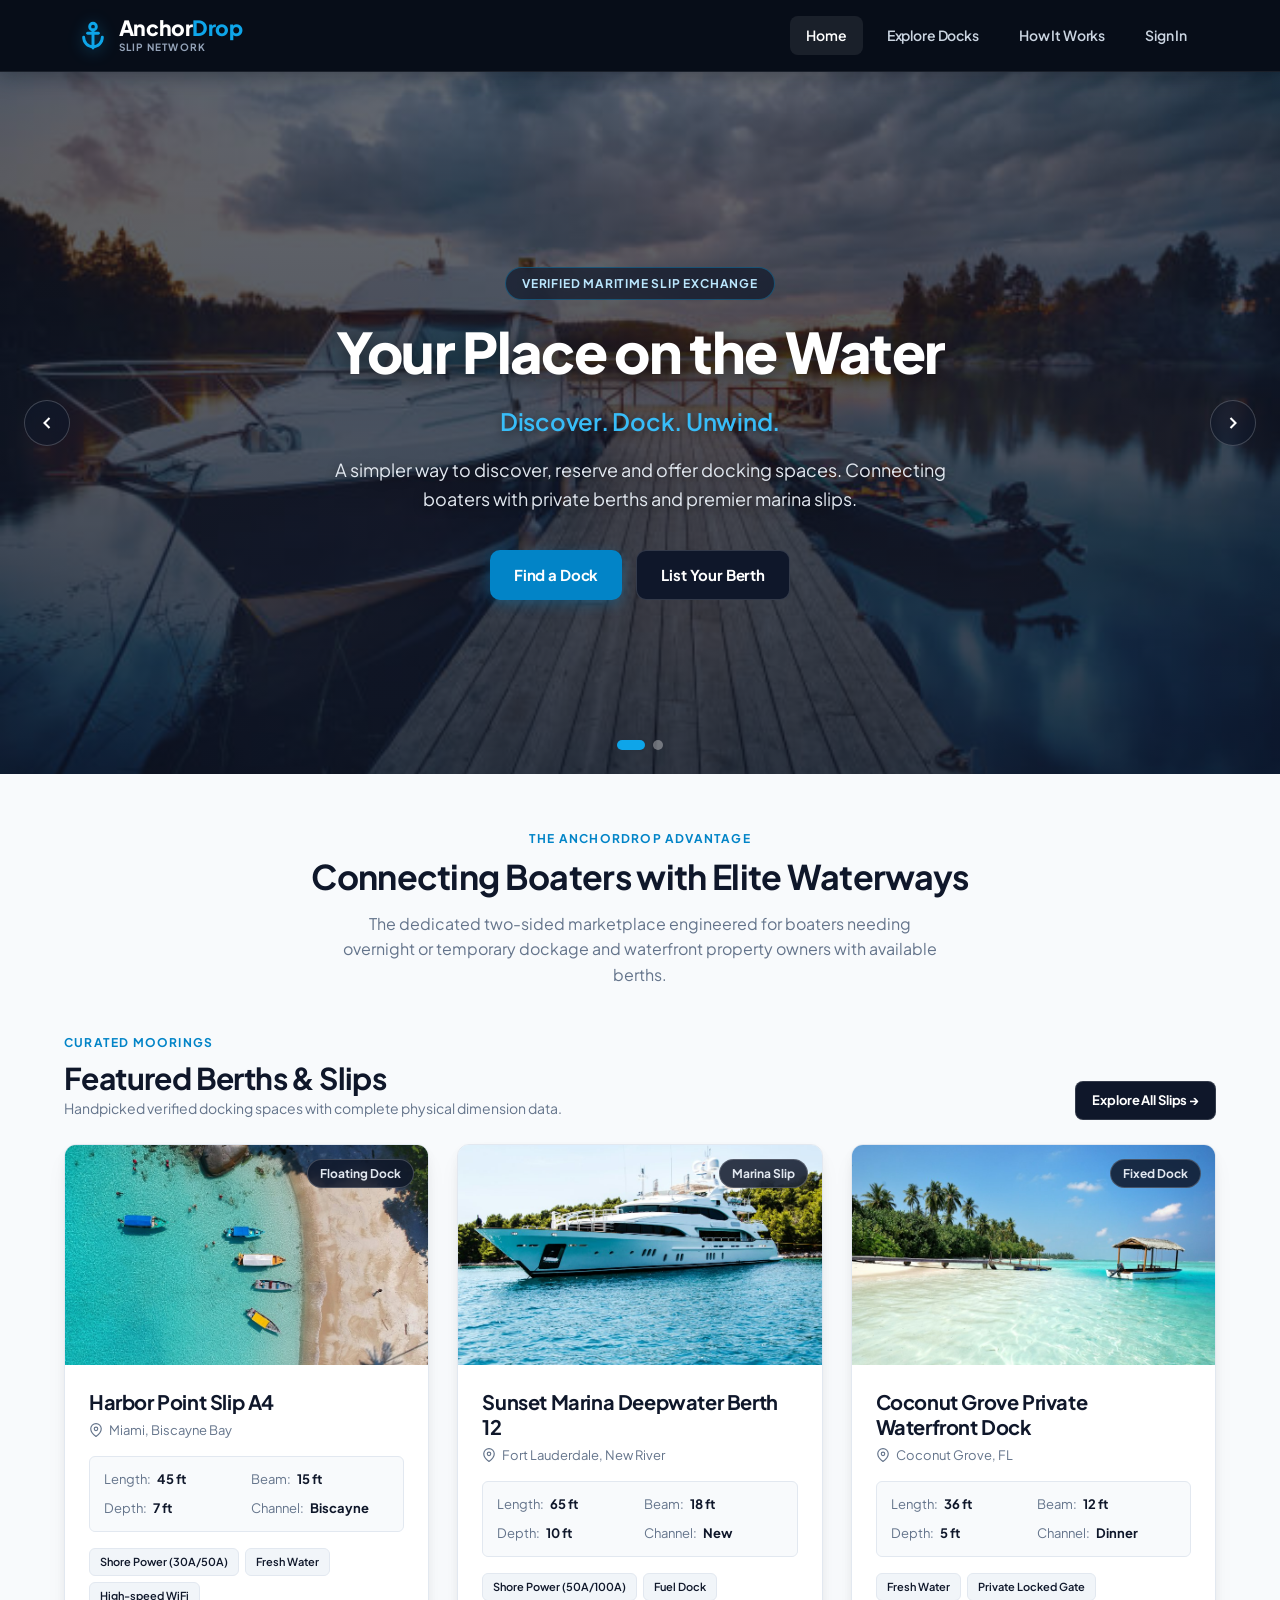
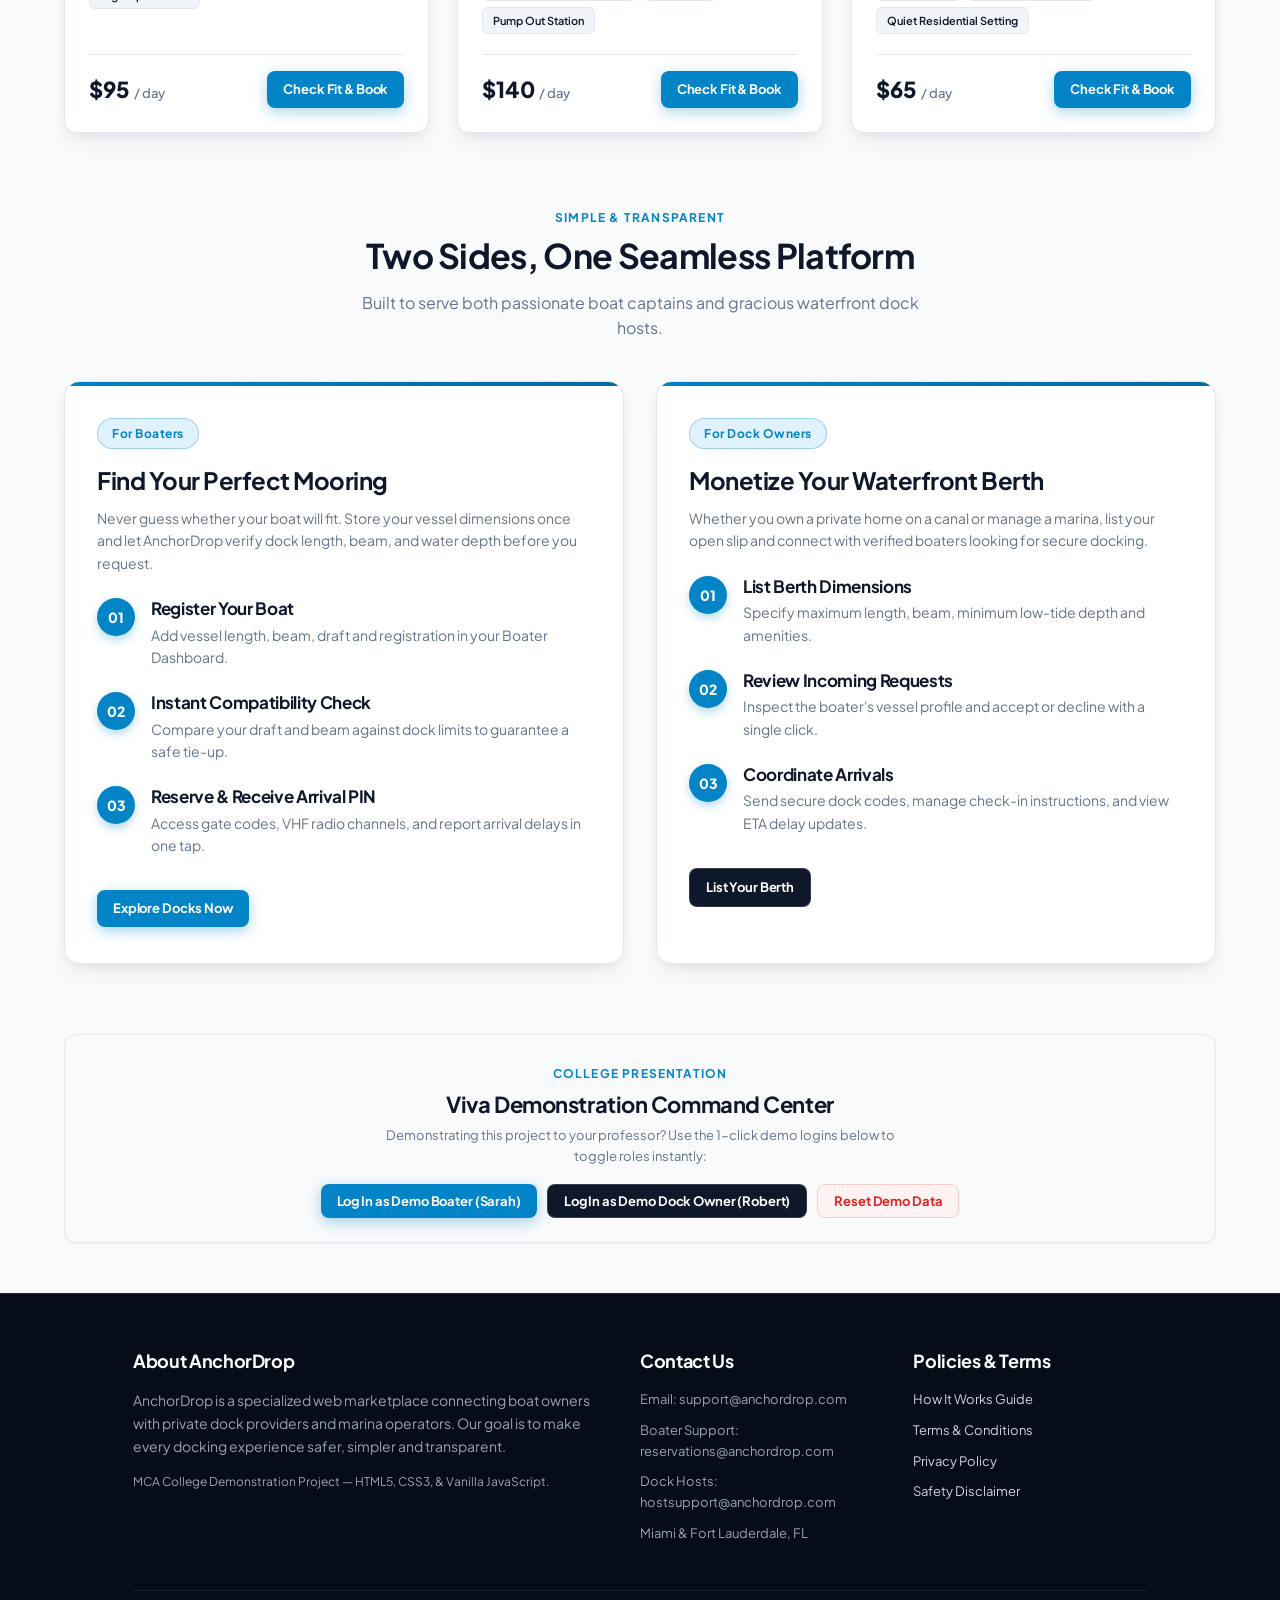
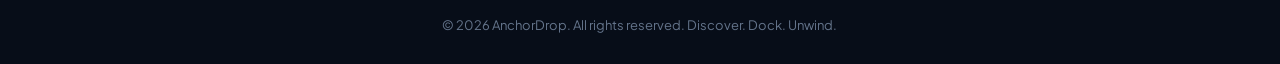
==== index.html @ 8fa1aaa2 "Initialised the project" ====
<!DOCTYPE html>
<html lang="en">
<head>
  <meta charset="UTF-8">
  <meta name="viewport" content="width=device-width, initial-scale=1.0">
  <title>AnchorDrop — Your Place on the Water!</title>
  <link rel="stylesheet" href="css/style.css">
</head>
<body>

  <!-- Navigation Bar -->
  <nav class="navbar">
    <div class="brand-container">
      <a href="index.html" class="brand-logo">
        <svg class="brand-icon-svg" viewBox="0 0 24 24">
          <circle cx="12" cy="5" r="2.5"></circle>
          <line x1="12" y1="7.5" x2="12" y2="21"></line>
          <path d="M5 13a7 7 0 0 0 14 0"></path>
          <line x1="8" y1="10" x2="16" y2="10"></line>
        </svg>
        <div class="brand-text">
          <div class="brand-name">Anchor<span>Drop</span></div>
          <div class="brand-tag">Slip Network</div>
        </div>
      </a>
    </div>
    <div class="nav-links">
      <!-- Populated dynamically by js/app.js -->
    </div>
  </nav>

  <!-- Hero Section with Smooth Wipe Slider -->
  <header class="hero" id="heroSection">
    <!-- Slider Background Layers (Using only the two user-provided images) -->
    <div class="hero-slider">
      <div class="hero-slide slide-0" style="background-image: linear-gradient(rgba(10, 17, 32, 0.62), rgba(10, 17, 32, 0.78)), url('images/istockphoto-937731582-612x612.jpg');"></div>
      <div class="hero-slide slide-1" style="background-image: linear-gradient(rgba(10, 17, 32, 0.62), rgba(10, 17, 32, 0.78)), url('images/Types-of-Boating-Docks.webp');"></div>
    </div>

    <!-- Hero Content -->
    <div class="hero-content">
      <div class="hero-pill">Verified Maritime Slip Exchange</div>
      <h1>Your Place on the Water</h1>
      <p class="tagline">Discover. Dock. Unwind.</p>
      <p class="intro">
        A simpler way to discover, reserve and offer docking spaces. Connecting boaters with private berths and premier marina slips.
      </p>
      <div class="hero-actions">
        <a href="explore.html" class="btn btn-primary">Find a Dock</a>
        <a href="login.html" class="btn btn-secondary">List Your Berth</a>
      </div>
    </div>

    <!-- Wiping Slider Controls -->
    <button class="hero-nav-btn prev" onclick="prevHeroSlide()" aria-label="Previous Slide">
      <svg width="20" height="20" viewBox="0 0 24 24" fill="none" stroke="currentColor" stroke-width="2.5"><polyline points="15 18 9 12 15 6"></polyline></svg>
    </button>
    <button class="hero-nav-btn next" onclick="nextHeroSlide()" aria-label="Next Slide">
      <svg width="20" height="20" viewBox="0 0 24 24" fill="none" stroke="currentColor" stroke-width="2.5"><polyline points="9 18 15 12 9 6"></polyline></svg>
    </button>

    <!-- Slider Dots -->
    <div class="hero-dots">
      <span class="hero-dot active" onclick="gotoHeroSlide(0)"></span>
      <span class="hero-dot" onclick="gotoHeroSlide(1)"></span>
    </div>
  </header>

  <!-- Main Content Area -->
  <main class="container">

    <!-- About Introduction -->
    <section class="section-header">
      <span class="section-eyebrow">The AnchorDrop Advantage</span>
      <h2>Connecting Boaters with Elite Waterways</h2>
      <p>
        The dedicated two-sided marketplace engineered for boaters needing overnight or temporary dockage and waterfront property owners with available berths.
      </p>
    </section>

    <!-- Featured Docking Spaces -->
    <section style="margin-bottom: 70px;">
      <div style="display:flex; justify-content:space-between; align-items:flex-end; margin-bottom:24px; flex-wrap:wrap; gap:12px;">
        <div>
          <span class="section-eyebrow">Curated Moorings</span>
          <h2 style="font-size:30px;">Featured Berths & Slips</h2>
          <p style="color:var(--text-muted); font-size:14px;">Handpicked verified docking spaces with complete physical dimension data.</p>
        </div>
        <a href="explore.html" class="btn btn-secondary btn-sm">Explore All Slips →</a>
      </div>

      <div class="cards-grid" id="featuredDocksGrid">
        <!-- Rendered via JavaScript -->
      </div>
    </section>

    <!-- How It Works Summary -->
    <section style="margin-bottom: 70px;">
      <div class="section-header">
        <span class="section-eyebrow">Simple & Transparent</span>
        <h2>Two Sides, One Seamless Platform</h2>
        <p>Built to serve both passionate boat captains and gracious waterfront dock hosts.</p>
      </div>

      <div class="how-it-works-grid">
        <!-- Boater Column -->
        <div class="role-column">
          <span class="role-badge">For Boaters</span>
          <h3 style="font-size:24px; margin-bottom:12px;">Find Your Perfect Mooring</h3>
          <p style="color:var(--text-muted); font-size:14px; margin-bottom: 24px;">
            Never guess whether your boat will fit. Store your vessel dimensions once and let AnchorDrop verify dock length, beam, and water depth before you request.
          </p>
          <div class="step-item">
            <div class="step-num">01</div>
            <div class="step-content">
              <h4>Register Your Boat</h4>
              <p>Add vessel length, beam, draft and registration in your Boater Dashboard.</p>
            </div>
          </div>
          <div class="step-item">
            <div class="step-num">02</div>
            <div class="step-content">
              <h4>Instant Compatibility Check</h4>
              <p>Compare your draft and beam against dock limits to guarantee a safe tie-up.</p>
            </div>
          </div>
          <div class="step-item">
            <div class="step-num">03</div>
            <div class="step-content">
              <h4>Reserve & Receive Arrival PIN</h4>
              <p>Access gate codes, VHF radio channels, and report arrival delays in one tap.</p>
            </div>
          </div>
          <a href="explore.html" class="btn btn-primary btn-sm" style="margin-top:10px;">Explore Docks Now</a>
        </div>

        <!-- Dock Owner Column -->
        <div class="role-column">
          <span class="role-badge">For Dock Owners</span>
          <h3 style="font-size:24px; margin-bottom:12px;">Monetize Your Waterfront Berth</h3>
          <p style="color:var(--text-muted); font-size:14px; margin-bottom: 24px;">
            Whether you own a private home on a canal or manage a marina, list your open slip and connect with verified boaters looking for secure docking.
          </p>
          <div class="step-item">
            <div class="step-num">01</div>
            <div class="step-content">
              <h4>List Berth Dimensions</h4>
              <p>Specify maximum length, beam, minimum low-tide depth and amenities.</p>
            </div>
          </div>
          <div class="step-item">
            <div class="step-num">02</div>
            <div class="step-content">
              <h4>Review Incoming Requests</h4>
              <p>Inspect the boater's vessel profile and accept or decline with a single click.</p>
            </div>
          </div>
          <div class="step-item">
            <div class="step-num">03</div>
            <div class="step-content">
              <h4>Coordinate Arrivals</h4>
              <p>Send secure dock codes, manage check-in instructions, and view ETA delay updates.</p>
            </div>
          </div>
          <a href="login.html" class="btn btn-secondary btn-sm" style="margin-top:10px;">List Your Berth</a>
        </div>
      </div>
    </section>

    <!-- Quick Presentation Demo Helper -->
    <section class="demo-account-box">
      <span class="section-eyebrow">College Presentation</span>
      <h3 style="color:var(--navy); font-size:22px; margin-bottom:6px;">Viva Demonstration Command Center</h3>
      <p style="max-width:550px; margin:0 auto 18px;">Demonstrating this project to your professor? Use the 1-click demo logins below to toggle roles instantly:</p>
      <div class="demo-btn-group">
        <button class="btn btn-primary btn-sm" onclick="Auth.loginDemoBoater()">Log In as Demo Boater (Sarah)</button>
        <button class="btn btn-secondary btn-sm" onclick="Auth.loginDemoOwner()">Log In as Demo Dock Owner (Robert)</button>
        <button class="btn btn-danger btn-sm" onclick="AnchorDropDB.resetDemo()">Reset Demo Data</button>
      </div>
    </section>

  </main>

  <!-- Footer -->
  <footer>
    <div class="container" style="padding:0;">
      <div class="footer-content">
        <div class="footer-section">
          <h3>About AnchorDrop</h3>
          <p>
            AnchorDrop is a specialized web marketplace connecting boat owners with private dock providers and marina operators. Our goal is to make every docking experience safer, simpler and transparent.
          </p>
          <p style="font-size:12px; color:#9CA3AF;">
            MCA College Demonstration Project — HTML5, CSS3, & Vanilla JavaScript.
          </p>
        </div>
        <div class="footer-section">
          <h3>Contact Us</h3>
          <ul>
            <li>Email: support@anchordrop.com</li>
            <li>Boater Support: reservations@anchordrop.com</li>
            <li>Dock Hosts: hostsupport@anchordrop.com</li>
            <li>Miami & Fort Lauderdale, FL</li>
          </ul>
        </div>
        <div class="footer-section">
          <h3>Policies & Terms</h3>
          <ul>
            <li><a href="how-it-works.html">How It Works Guide</a></li>
            <li><a href="javascript:alert('Terms: Users agree to provide truthful vessel dimensions and maintain dock safety standards.')">Terms & Conditions</a></li>
            <li><a href="javascript:alert('Privacy: All boater registration and contact information is kept strictly confidential.')">Privacy Policy</a></li>
            <li><a href="javascript:alert('Compatibility Disclaimer: AnchorDrop provides dimensional checks, not navigational safety guarantees.')">Safety Disclaimer</a></li>
          </ul>
        </div>
      </div>
      <div class="footer-bottom">
        © 2026 AnchorDrop. All rights reserved. Discover. Dock. Unwind.
      </div>
    </div>
  </footer>

  <!-- Scripts -->
  <script src="js/app.js"></script>
  <script>
    // -------------------------------------------------------------------------
    // Smooth Wiping Slider for Hero Section (2-Image Seamless Transition)
    // -------------------------------------------------------------------------
    let currentHeroIndex = 0;
    let heroTimer = null;
    let isWiping = false;

    function gotoHeroSlide(targetIndex, direction = 'right') {
      const slides = document.querySelectorAll(".hero-slide");
      const dots = document.querySelectorAll(".hero-dot");
      if (slides.length < 2 || isWiping || targetIndex === currentHeroIndex) return;

      isWiping = true;
      const currentSlide = slides[currentHeroIndex];
      const targetSlide = slides[targetIndex];

      // Position target slide off-screen in the correct direction
      targetSlide.style.transition = "none";
      targetSlide.style.transform = direction === 'right' ? "translateX(100%)" : "translateX(-100%)";
      targetSlide.style.opacity = "1";
      targetSlide.style.zIndex = "3";
      currentSlide.style.zIndex = "2";

      // Trigger reflow to commit initial placement
      void targetSlide.offsetWidth;

      // Animate smooth wipe across
      targetSlide.style.transition = "transform 0.65s cubic-bezier(0.25, 1, 0.5, 1)";
      currentSlide.style.transition = "transform 0.65s cubic-bezier(0.25, 1, 0.5, 1)";

      targetSlide.style.transform = "translateX(0)";
      currentSlide.style.transform = direction === 'right' ? "translateX(-100%)" : "translateX(100%)";

      currentHeroIndex = targetIndex;
      dots.forEach((dot, idx) => dot.classList.toggle("active", idx === currentHeroIndex));

      setTimeout(() => {
        currentSlide.style.opacity = "0";
        currentSlide.style.zIndex = "1";
        isWiping = false;
      }, 650);

      restartHeroTimer();
    }

    function nextHeroSlide() {
      const slides = document.querySelectorAll(".hero-slide");
      const nextIndex = (currentHeroIndex + 1) % slides.length;
      gotoHeroSlide(nextIndex, 'right');
    }

    function prevHeroSlide() {
      const slides = document.querySelectorAll(".hero-slide");
      const prevIndex = (currentHeroIndex - 1 + slides.length) % slides.length;
      gotoHeroSlide(prevIndex, 'left');
    }

    function restartHeroTimer() {
      clearInterval(heroTimer);
      heroTimer = setInterval(nextHeroSlide, 4500);
    }

    // Render first 3 featured docks & initialize slider
    document.addEventListener("DOMContentLoaded", () => {
      // Start auto-play for hero slider
      restartHeroTimer();

      const hero = document.getElementById("heroSection");
      if (hero) {
        hero.addEventListener("mouseenter", () => clearInterval(heroTimer));
        hero.addEventListener("mouseleave", restartHeroTimer);
      }

      const docks = AnchorDropDB.getDocks().slice(0, 3);
      const grid = document.getElementById("featuredDocksGrid");
      if (grid) {
        grid.innerHTML = docks.map(dock => `
          <div class="card">
            <div class="card-image-wrap">
              <img src="${dock.image}" alt="${dock.name}">
              <span class="card-badge">${dock.dockType}</span>
            </div>
            <div class="card-body">
              <h3 class="card-title">${dock.name}</h3>
              <p class="card-location">
                <svg width="14" height="14" viewBox="0 0 24 24" fill="none" stroke="currentColor" stroke-width="2"><path d="M21 10c0 7-9 13-9 13s-9-6-9-13a9 9 0 0 1 18 0z"></path><circle cx="12" cy="10" r="3"></circle></svg>
                ${dock.location}
              </p>
              <div class="card-specs">
                <span>Length: <strong>${dock.maxLength} ft</strong></span>
                <span>Beam: <strong>${dock.maxBeam} ft</strong></span>
                <span>Depth: <strong>${dock.minDepth} ft</strong></span>
                <span>Channel: <strong>${dock.waterway.split(' ')[0]}</strong></span>
              </div>
              <div class="card-amenities">
                ${dock.amenities.slice(0, 3).map(a => `<span class="amenity-tag">${a}</span>`).join('')}
              </div>
              <div class="card-footer">
                <div class="card-price">$${dock.dailyPrice} <span>/ day</span></div>
                <a href="explore.html" class="btn btn-primary btn-sm">Check Fit & Book</a>
              </div>
            </div>
          </div>
        `).join('');
      }
    });
  </script>
</body>
</html>
---- css/style.css ----
/* ==========================================================================
   AnchorDrop — Oceanic Blue & Slate Prestige Design System
   Brand Palette:
     Midnight Oceanic Slate: #0A1120 / #0F172A / #1E293B
     Vibrant Coastal Blue:   #0284C7 / #0369A1 / #0EA5E9
     Ice Mist Surface:       #F8FAFC / #FFFFFF
     Slate Typography:       #0F172A / #334155 / #64748B
   Typography:
     Primary UI & Headings:  'Plus Jakarta Sans', -apple-system, sans-serif
   ========================================================================== */

@import url('https://fonts.googleapis.com/css2?family=Plus+Jakarta+Sans:wght@300;400;500;600;700;800&display=swap');

:root {
  --primary: #0284C7;
  --primary-hover: #0369A1;
  --primary-light: #E0F2FE;
  --primary-gradient: linear-gradient(135deg, #0284C7 0%, #0369A1 100%);
  --cyan-accent: #0EA5E9;
  
  --navy: #0F172A;
  --navy-deep: #070D18;
  --navy-surface: #1E293B;
  --navy-glass: rgba(15, 23, 42, 0.85);

  --bg-page: #F8FAFC;
  --bg-surface: #FFFFFF;
  --text-heading: #0F172A;
  --text-body: #334155;
  --text-muted: #64748B;
  --border-subtle: #E2E8F0;
  --border-card: #E2E8F0;
  
  --success: #059669;
  --success-bg: #ECFDF5;
  --danger: #DC2626;
  --danger-bg: #FEF2F2;
  --warning: #D97706;
  --warning-bg: #FFFBEB;

  --shadow-sm: 0 1px 2px 0 rgba(0, 0, 0, 0.05);
  --shadow-card: 0 4px 12px -2px rgba(15, 23, 42, 0.06), 0 12px 24px -4px rgba(15, 23, 42, 0.06);
  --shadow-hover: 0 18px 36px -6px rgba(15, 23, 42, 0.14);
  
  --radius-sm: 6px;
  --radius: 12px;
  --radius-lg: 16px;
}

* {
  box-sizing: border-box;
  margin: 0;
  padding: 0;
}

body {
  font-family: 'Plus Jakarta Sans', -apple-system, BlinkMacSystemFont, "Segoe UI", Roboto, sans-serif;
  color: var(--text-body);
  background-color: var(--bg-page);
  line-height: 1.6;
  min-height: 100vh;
  display: flex;
  flex-direction: column;
  -webkit-font-smoothing: antialiased;
}

h1, h2, h3, h4, h5 {
  font-family: 'Plus Jakarta Sans', sans-serif;
  color: var(--text-heading);
  font-weight: 700;
  line-height: 1.25;
  letter-spacing: -0.02em;
}

p {
  color: var(--text-body);
}

a {
  color: var(--primary);
  text-decoration: none;
  transition: all 0.2s ease;
}

a:hover {
  color: var(--primary-hover);
}

/* --------------------------------------------------------------------------
   Navigation Bar & Vector Logo
   -------------------------------------------------------------------------- */
nav.navbar {
  display: flex;
  justify-content: space-between;
  align-items: center;
  padding: 16px 6%;
  background-color: var(--navy-deep);
  position: sticky;
  top: 0;
  z-index: 100;
  border-bottom: 1px solid rgba(255, 255, 255, 0.08);
  box-shadow: 0 4px 20px rgba(7, 13, 24, 0.35);
  backdrop-filter: blur(12px);
}

.brand-container {
  display: flex;
  align-items: center;
  gap: 12px;
}

.brand-logo {
  display: flex;
  align-items: center;
  gap: 10px;
  text-decoration: none;
}

.brand-icon-svg {
  width: 32px;
  height: 32px;
  fill: none;
  stroke: var(--cyan-accent);
  stroke-width: 2.2;
  stroke-linecap: round;
  stroke-linejoin: round;
  filter: drop-shadow(0 2px 8px rgba(14, 165, 233, 0.4));
}

.brand-text {
  display: flex;
  flex-direction: column;
}

.brand-name {
  color: #FFFFFF;
  font-size: 21px;
  font-weight: 800;
  letter-spacing: -0.02em;
  line-height: 1.1;
}

.brand-name span {
  color: var(--cyan-accent);
}

.brand-tag {
  color: #94A3B8;
  font-size: 10px;
  font-weight: 700;
  letter-spacing: 1.2px;
  text-transform: uppercase;
}

.nav-links {
  display: flex;
  align-items: center;
  gap: 8px;
  flex-wrap: wrap;
}

.nav-links a {
  color: #CBD5E1;
  padding: 8px 16px;
  font-size: 14px;
  font-weight: 600;
  border-radius: 8px;
  letter-spacing: -0.01em;
  transition: all 0.2s ease;
}

.nav-links a:hover,
.nav-links a.active {
  color: #FFFFFF;
  background-color: rgba(255, 255, 255, 0.08);
}

.nav-user-badge {
  display: flex;
  align-items: center;
  gap: 8px;
  margin-left: 10px;
  padding: 6px 14px;
  background: rgba(2, 132, 199, 0.15);
  border: 1px solid rgba(14, 165, 233, 0.4);
  border-radius: 20px;
  color: #38BDF8;
  font-size: 13px;
  font-weight: 700;
}

/* --------------------------------------------------------------------------
   Hero Section & Smooth Wiping Slider
   -------------------------------------------------------------------------- */
.hero {
  position: relative;
  background-color: var(--navy-deep);
  min-height: 78vh;
  display: flex;
  flex-direction: column;
  justify-content: center;
  align-items: center;
  padding: 90px 24px 70px;
  text-align: center;
  color: #FFFFFF;
  overflow: hidden;
}

.hero-slider {
  position: absolute;
  top: 0;
  left: 0;
  width: 100%;
  height: 100%;
  z-index: 1;
}

.hero-slide {
  position: absolute;
  top: 0;
  left: 0;
  width: 100%;
  height: 100%;
  background-size: cover;
  background-position: center;
  background-repeat: no-repeat;
  will-change: transform, opacity;
}

.hero-slide.slide-0 {
  opacity: 1;
  z-index: 2;
  transform: translateX(0);
}

.hero-slide.slide-1 {
  opacity: 0;
  z-index: 1;
  transform: translateX(100%);
}

.hero-content {
  position: relative;
  z-index: 10;
  display: flex;
  flex-direction: column;
  align-items: center;
  gap: 16px;
  max-width: 860px;
}

.hero-pill {
  display: inline-flex;
  align-items: center;
  gap: 8px;
  background: rgba(15, 23, 42, 0.7);
  border: 1px solid rgba(14, 165, 233, 0.35);
  padding: 6px 16px;
  border-radius: 30px;
  color: #BAE6FD;
  font-size: 12px;
  font-weight: 700;
  letter-spacing: 0.8px;
  text-transform: uppercase;
  backdrop-filter: blur(8px);
}

.hero h1 {
  color: #FFFFFF;
  font-size: 56px;
  font-weight: 800;
  letter-spacing: -0.03em;
  text-shadow: 0 4px 20px rgba(0, 0, 0, 0.6);
}

.hero .tagline {
  color: #38BDF8;
  font-size: 24px;
  font-weight: 600;
  letter-spacing: -0.01em;
  text-shadow: 0 2px 10px rgba(0, 0, 0, 0.5);
}

.hero .intro {
  color: #E2E8F0;
  font-size: 18px;
  max-width: 680px;
  line-height: 1.6;
  text-shadow: 0 2px 10px rgba(0, 0, 0, 0.5);
}

.hero-actions {
  display: flex;
  gap: 14px;
  margin-top: 20px;
  flex-wrap: wrap;
  justify-content: center;
}

/* Slider Controls */
.hero-nav-btn {
  position: absolute;
  top: 50%;
  transform: translateY(-50%);
  z-index: 15;
  background: rgba(15, 23, 42, 0.65);
  border: 1px solid rgba(255, 255, 255, 0.2);
  color: #FFFFFF;
  width: 46px;
  height: 46px;
  border-radius: 50%;
  display: flex;
  align-items: center;
  justify-content: center;
  cursor: pointer;
  transition: all 0.25s ease;
  backdrop-filter: blur(8px);
}

.hero-nav-btn:hover {
  background: var(--primary);
  border-color: var(--primary);
  transform: translateY(-50%) scale(1.06);
}

.hero-nav-btn.prev {
  left: 24px;
}

.hero-nav-btn.next {
  right: 24px;
}

.hero-dots {
  position: absolute;
  bottom: 24px;
  left: 50%;
  transform: translateX(-50%);
  z-index: 15;
  display: flex;
  gap: 8px;
}

.hero-dot {
  width: 10px;
  height: 10px;
  border-radius: 5px;
  background: rgba(255, 255, 255, 0.35);
  cursor: pointer;
  transition: all 0.3s ease;
}

.hero-dot.active {
  width: 28px;
  background: var(--cyan-accent);
}

/* --------------------------------------------------------------------------
   Buttons
   -------------------------------------------------------------------------- */
.btn {
  display: inline-flex;
  align-items: center;
  justify-content: center;
  gap: 8px;
  padding: 12px 24px;
  font-size: 15px;
  font-weight: 700;
  border-radius: 10px;
  border: none;
  cursor: pointer;
  transition: all 0.2s cubic-bezier(0.16, 1, 0.3, 1);
  text-align: center;
  text-decoration: none;
  font-family: inherit;
  letter-spacing: -0.01em;
}

.btn:active {
  transform: scale(0.98);
}

.btn-primary {
  background-color: var(--primary);
  color: #FFFFFF;
  box-shadow: 0 4px 14px rgba(2, 132, 199, 0.35);
}

.btn-primary:hover {
  background-color: var(--primary-hover);
  color: #FFFFFF;
  box-shadow: 0 6px 20px rgba(2, 132, 199, 0.5);
  transform: translateY(-1px);
}

.btn-secondary {
  background-color: var(--navy);
  color: #FFFFFF;
  border: 1px solid rgba(255, 255, 255, 0.15);
}

.btn-secondary:hover {
  background-color: #1E293B;
  color: #FFFFFF;
  transform: translateY(-1px);
}

.btn-outline {
  background: transparent;
  color: var(--text-heading);
  border: 1.5px solid var(--border-subtle);
}

.btn-outline:hover {
  border-color: var(--primary);
  color: var(--primary);
}

.btn-sm {
  padding: 8px 16px;
  font-size: 13px;
  border-radius: 8px;
}

.btn-danger {
  background-color: var(--danger-bg);
  color: var(--danger);
  border: 1px solid #FECACA;
}

.btn-danger:hover {
  background-color: var(--danger);
  color: #FFFFFF;
}

.btn-success {
  background-color: var(--success);
  color: #FFFFFF;
}

.btn-success:hover {
  background-color: #047857;
}

/* --------------------------------------------------------------------------
   Layout Containers
   -------------------------------------------------------------------------- */
.container {
  width: 90%;
  max-width: 1240px;
  margin: 0 auto;
  padding: 50px 0;
  flex: 1;
}

.section-header {
  text-align: center;
  margin-bottom: 40px;
}

.section-eyebrow {
  display: inline-block;
  color: var(--primary);
  font-size: 12px;
  font-weight: 700;
  text-transform: uppercase;
  letter-spacing: 1.2px;
  margin-bottom: 8px;
}

.section-header h2 {
  font-size: 34px;
  margin-bottom: 12px;
}

.section-header p {
  color: var(--text-muted);
  font-size: 16px;
  max-width: 600px;
  margin: 0 auto;
}

/* --------------------------------------------------------------------------
   Cards Grid & Card Components
   -------------------------------------------------------------------------- */
.cards-grid {
  display: grid;
  grid-template-columns: repeat(auto-fill, minmax(340px, 1fr));
  gap: 28px;
}

.card {
  background-color: var(--bg-surface);
  border-radius: var(--radius);
  border: 1px solid var(--border-card);
  box-shadow: var(--shadow-card);
  overflow: hidden;
  transition: transform 0.25s ease, box-shadow 0.25s ease, border-color 0.25s ease;
  display: flex;
  flex-direction: column;
}

.card:hover {
  transform: translateY(-5px);
  box-shadow: var(--shadow-hover);
  border-color: #CBD5E1;
}

.card-image-wrap {
  position: relative;
  height: 220px;
  background-color: var(--navy-deep);
  overflow: hidden;
}

.card-image-wrap img {
  width: 100%;
  height: 100%;
  object-fit: cover;
  transition: transform 0.4s ease;
}

.card:hover .card-image-wrap img {
  transform: scale(1.04);
}

.card-badge {
  position: absolute;
  top: 14px;
  right: 14px;
  background: var(--navy-glass);
  color: #E2E8F0;
  padding: 4px 12px;
  border-radius: 20px;
  font-size: 12px;
  font-weight: 700;
  border: 1px solid rgba(255, 255, 255, 0.2);
  backdrop-filter: blur(8px);
}

.card-body {
  padding: 24px;
  display: flex;
  flex-direction: column;
  flex: 1;
}

.card-title {
  font-size: 20px;
  margin-bottom: 6px;
  color: var(--text-heading);
}

.card-location {
  color: var(--text-muted);
  font-size: 13px;
  margin-bottom: 16px;
  display: flex;
  align-items: center;
  gap: 6px;
}

.card-specs {
  display: grid;
  grid-template-columns: 1fr 1fr;
  gap: 8px;
  padding: 12px 14px;
  background-color: #F8FAFC;
  border: 1px solid var(--border-subtle);
  border-radius: var(--radius-sm);
  font-size: 13px;
  margin-bottom: 16px;
}

.card-specs span {
  color: var(--text-muted);
  display: flex;
  align-items: center;
  gap: 6px;
}

.card-specs span strong {
  color: var(--text-heading);
  font-weight: 700;
}

.card-amenities {
  display: flex;
  flex-wrap: wrap;
  gap: 6px;
  margin-bottom: 20px;
}

.amenity-tag {
  background-color: #F1F5F9;
  color: var(--navy);
  font-size: 11px;
  font-weight: 600;
  padding: 4px 10px;
  border-radius: 6px;
  border: 1px solid #E2E8F0;
}

.card-footer {
  margin-top: auto;
  display: flex;
  justify-content: space-between;
  align-items: center;
  border-top: 1px solid var(--border-subtle);
  padding-top: 16px;
}

.card-price {
  font-size: 22px;
  font-weight: 800;
  color: var(--text-heading);
}

.card-price span {
  font-size: 13px;
  color: var(--text-muted);
  font-weight: 500;
}

/* --------------------------------------------------------------------------
   Filter Bar (Explore Page)
   -------------------------------------------------------------------------- */
.filter-bar {
  background-color: var(--bg-surface);
  padding: 24px;
  border-radius: var(--radius-lg);
  border: 1px solid var(--border-subtle);
  box-shadow: var(--shadow-card);
  margin-bottom: 34px;
  display: grid;
  grid-template-columns: repeat(auto-fit, minmax(180px, 1fr));
  gap: 16px;
  align-items: end;
}

.filter-group {
  display: flex;
  flex-direction: column;
  gap: 6px;
}

.filter-group label {
  font-size: 12px;
  font-weight: 700;
  text-transform: uppercase;
  letter-spacing: 0.5px;
  color: var(--text-heading);
}

.filter-group input,
.filter-group select {
  padding: 11px 14px;
  border: 1px solid var(--border-subtle);
  border-radius: 8px;
  font-size: 14px;
  color: var(--text-body);
  background-color: #F8FAFC;
  transition: all 0.2s ease;
}

.filter-group input:focus,
.filter-group select:focus {
  outline: none;
  background-color: #FFFFFF;
  border-color: var(--primary);
  box-shadow: 0 0 0 3px rgba(2, 132, 199, 0.18);
}

/* --------------------------------------------------------------------------
   How It Works Columns
   -------------------------------------------------------------------------- */
.how-it-works-grid {
  display: grid;
  grid-template-columns: 1fr 1fr;
  gap: 32px;
  margin-top: 28px;
}

.role-column {
  background: var(--bg-surface);
  padding: 36px 32px;
  border-radius: var(--radius-lg);
  border: 1px solid var(--border-subtle);
  box-shadow: var(--shadow-card);
  position: relative;
  overflow: hidden;
}

.role-column::before {
  content: '';
  position: absolute;
  top: 0;
  left: 0;
  width: 100%;
  height: 4px;
  background: var(--primary-gradient);
}

.role-badge {
  display: inline-block;
  background-color: var(--primary-light);
  color: var(--primary);
  padding: 5px 14px;
  border-radius: 20px;
  font-size: 12px;
  font-weight: 700;
  letter-spacing: 0.5px;
  margin-bottom: 16px;
  border: 1px solid rgba(2, 132, 199, 0.3);
}

.step-item {
  display: flex;
  gap: 16px;
  margin-bottom: 24px;
}

.step-num {
  width: 38px;
  height: 38px;
  border-radius: 50%;
  background: var(--primary);
  color: #FFFFFF;
  display: flex;
  align-items: center;
  justify-content: center;
  font-weight: 800;
  font-size: 14px;
  flex-shrink: 0;
  box-shadow: 0 4px 10px rgba(2, 132, 199, 0.3);
}

.step-content h4 {
  font-size: 17px;
  margin-bottom: 4px;
  color: var(--text-heading);
}

.step-content p {
  font-size: 14px;
  color: var(--text-muted);
}

/* --------------------------------------------------------------------------
   Auth Forms
   -------------------------------------------------------------------------- */
.auth-container {
  max-width: 480px;
  margin: 40px auto;
  background-color: var(--bg-surface);
  padding: 40px;
  border-radius: var(--radius-lg);
  border: 1px solid var(--border-subtle);
  box-shadow: var(--shadow-hover);
}

.auth-header {
  text-align: center;
  margin-bottom: 24px;
}

.auth-header .logo-badge {
  display: inline-flex;
  align-items: center;
  justify-content: center;
  width: 54px;
  height: 54px;
  border-radius: 50%;
  background: var(--navy);
  margin-bottom: 12px;
  box-shadow: 0 4px 14px rgba(15, 23, 42, 0.2);
}

.auth-tabs {
  display: flex;
  background: #F1F5F9;
  padding: 4px;
  border-radius: 10px;
  margin-bottom: 24px;
}

.auth-tab {
  flex: 1;
  text-align: center;
  padding: 10px;
  font-weight: 700;
  font-size: 14px;
  color: var(--text-muted);
  cursor: pointer;
  border-radius: 8px;
  transition: all 0.2s ease;
}

.auth-tab.active {
  color: var(--navy);
  background: #FFFFFF;
  box-shadow: var(--shadow-sm);
}

.form-group {
  margin-bottom: 18px;
}

.form-group label {
  display: block;
  font-size: 12px;
  font-weight: 700;
  text-transform: uppercase;
  letter-spacing: 0.5px;
  margin-bottom: 6px;
  color: var(--text-heading);
}

.form-group input,
.form-group select,
.form-group textarea {
  width: 100%;
  padding: 11px 14px;
  border: 1px solid var(--border-subtle);
  border-radius: 8px;
  font-size: 14px;
  color: var(--text-body);
  background-color: #F8FAFC;
  font-family: inherit;
  transition: all 0.2s ease;
}

.form-group input:focus,
.form-group select:focus,
.form-group textarea:focus {
  outline: none;
  background-color: #FFFFFF;
  border-color: var(--primary);
  box-shadow: 0 0 0 3px rgba(2, 132, 199, 0.18);
}

.demo-account-box {
  background: #F8FAFC;
  border: 1.5px solid var(--border-subtle);
  border-radius: var(--radius);
  padding: 24px;
  margin-top: 32px;
  text-align: center;
  box-shadow: var(--shadow-sm);
}

.demo-account-box h4 {
  font-size: 16px;
  margin-bottom: 6px;
}

.demo-account-box p {
  font-size: 13px;
  color: var(--text-muted);
  margin-bottom: 16px;
}

.demo-btn-group {
  display: flex;
  gap: 10px;
  justify-content: center;
  flex-wrap: wrap;
}

/* --------------------------------------------------------------------------
   Dashboard Components & Stats
   -------------------------------------------------------------------------- */
.dashboard-header {
  display: flex;
  justify-content: space-between;
  align-items: center;
  margin-bottom: 28px;
  padding-bottom: 20px;
  border-bottom: 1px solid var(--border-subtle);
  flex-wrap: wrap;
  gap: 16px;
}

.dash-stats-grid {
  display: grid;
  grid-template-columns: repeat(auto-fit, minmax(200px, 1fr));
  gap: 18px;
  margin-bottom: 30px;
}

.stat-card {
  background: #FFFFFF;
  border: 1px solid var(--border-subtle);
  border-radius: var(--radius);
  padding: 20px;
  box-shadow: var(--shadow-sm);
  display: flex;
  flex-direction: column;
}

.stat-card .stat-label {
  font-size: 12px;
  font-weight: 700;
  text-transform: uppercase;
  letter-spacing: 0.5px;
  color: var(--text-muted);
  margin-bottom: 4px;
}

.stat-card .stat-value {
  font-size: 28px;
  font-weight: 800;
  color: var(--text-heading);
}

.dashboard-tabs {
  display: flex;
  gap: 10px;
  margin-bottom: 26px;
  border-bottom: 1px solid var(--border-subtle);
  padding-bottom: 12px;
  overflow-x: auto;
}

.dash-tab-btn {
  padding: 10px 20px;
  border: 1px solid var(--border-subtle);
  border-radius: 30px;
  background-color: #FFFFFF;
  font-size: 14px;
  font-weight: 700;
  cursor: pointer;
  color: var(--text-muted);
  transition: all 0.2s ease;
  white-space: nowrap;
}

.dash-tab-btn:hover {
  background-color: #F1F5F9;
  color: var(--navy);
}

.dash-tab-btn.active {
  background-color: var(--primary);
  color: #FFFFFF;
  border-color: var(--primary);
  box-shadow: 0 4px 12px rgba(2, 132, 199, 0.25);
}

.dashboard-panel {
  display: none;
}

.dashboard-panel.active {
  display: block;
}

/* Tables */
.table-wrap {
  background: #FFFFFF;
  border: 1px solid var(--border-subtle);
  border-radius: var(--radius);
  overflow-x: auto;
  box-shadow: var(--shadow-card);
}

table.data-table {
  width: 100%;
  border-collapse: collapse;
  text-align: left;
  font-size: 14px;
}

table.data-table th {
  background-color: #F8FAFC;
  color: var(--text-heading);
  padding: 14px 18px;
  font-weight: 700;
  font-size: 12px;
  letter-spacing: 0.6px;
  text-transform: uppercase;
  border-bottom: 1px solid var(--border-subtle);
}

table.data-table td {
  padding: 16px 18px;
  border-bottom: 1px solid var(--border-subtle);
}

table.data-table tr:last-child td {
  border-bottom: none;
}

table.data-table tr:hover {
  background-color: #F8FAFC;
}

/* Badges */
.badge {
  display: inline-block;
  padding: 5px 12px;
  border-radius: 20px;
  font-size: 12px;
  font-weight: 700;
  letter-spacing: 0.3px;
  text-align: center;
}

.badge-pending {
  background-color: var(--warning-bg);
  color: var(--warning);
  border: 1px solid #FDE68A;
}

.badge-accepted {
  background-color: var(--success-bg);
  color: var(--success);
  border: 1px solid #A7F3D0;
}

.badge-rejected {
  background-color: var(--danger-bg);
  color: var(--danger);
  border: 1px solid #FECACA;
}

.badge-delay {
  background-color: #FEF3C7;
  color: #B45309;
  border: 1px solid #FCD34D;
  font-weight: 800;
}

/* Compatibility Alert Box */
.compat-box {
  padding: 16px 20px;
  border-radius: var(--radius);
  margin-top: 16px;
  font-size: 14px;
}

.compat-success {
  background-color: var(--success-bg);
  border: 1.5px solid var(--success);
  color: #065F46;
}

.compat-danger {
  background-color: var(--danger-bg);
  border: 1.5px solid var(--danger);
  color: #991B1B;
}

.compat-box ul {
  margin-top: 8px;
  padding-left: 20px;
}

/* --------------------------------------------------------------------------
   Modal Window
   -------------------------------------------------------------------------- */
.modal-overlay {
  position: fixed;
  top: 0;
  left: 0;
  width: 100%;
  height: 100%;
  background-color: rgba(7, 13, 24, 0.7);
  display: none;
  justify-content: center;
  align-items: center;
  z-index: 1000;
  padding: 20px;
  backdrop-filter: blur(6px);
}

.modal-overlay.open {
  display: flex;
}

.modal-content {
  background: #FFFFFF;
  border-radius: var(--radius-lg);
  width: 100%;
  max-width: 600px;
  max-height: 90vh;
  overflow-y: auto;
  box-shadow: 0 25px 50px -12px rgba(7, 13, 24, 0.35);
  padding: 32px;
  position: relative;
  border: 1px solid var(--border-subtle);
}

.modal-close {
  position: absolute;
  top: 18px;
  right: 20px;
  background: none;
  border: none;
  font-size: 26px;
  cursor: pointer;
  color: var(--text-muted);
  transition: color 0.2s;
}

.modal-close:hover {
  color: var(--navy);
}

/* --------------------------------------------------------------------------
   Footer
   -------------------------------------------------------------------------- */
footer {
  background-color: var(--navy-deep);
  color: #F8FAFC;
  padding: 56px 6% 28px;
  margin-top: auto;
  border-top: 1px solid rgba(255, 255, 255, 0.1);
}

.footer-content {
  display: grid;
  grid-template-columns: 2fr 1fr 1fr;
  gap: 40px;
  margin-bottom: 36px;
}

.footer-section h3 {
  color: #FFFFFF;
  font-size: 18px;
  margin-bottom: 16px;
}

.footer-section p {
  font-size: 14px;
  color: #94A3B8;
  line-height: 1.65;
  margin-bottom: 14px;
}

.footer-section ul {
  list-style: none;
  padding: 0;
}

.footer-section ul li {
  font-size: 13px;
  color: #94A3B8;
  margin-bottom: 10px;
}

.footer-section ul li a {
  color: #CBD5E1;
}

.footer-section ul li a:hover {
  color: var(--primary);
}

.footer-bottom {
  text-align: center;
  padding-top: 24px;
  border-top: 1px solid rgba(255, 255, 255, 0.08);
  font-size: 13px;
  color: #64748B;
}

/* --------------------------------------------------------------------------
   Responsive Rules
   -------------------------------------------------------------------------- */
@media (max-width: 768px) {
  .hero h1 {
    font-size: 38px;
  }
  .how-it-works-grid {
    grid-template-columns: 1fr;
  }
  .footer-content {
    grid-template-columns: 1fr;
  }
  nav.navbar {
    flex-direction: column;
    gap: 14px;
  }
  .filter-bar {
    grid-template-columns: 1fr;
  }
  .hero-nav-btn {
    display: none;
  }
}
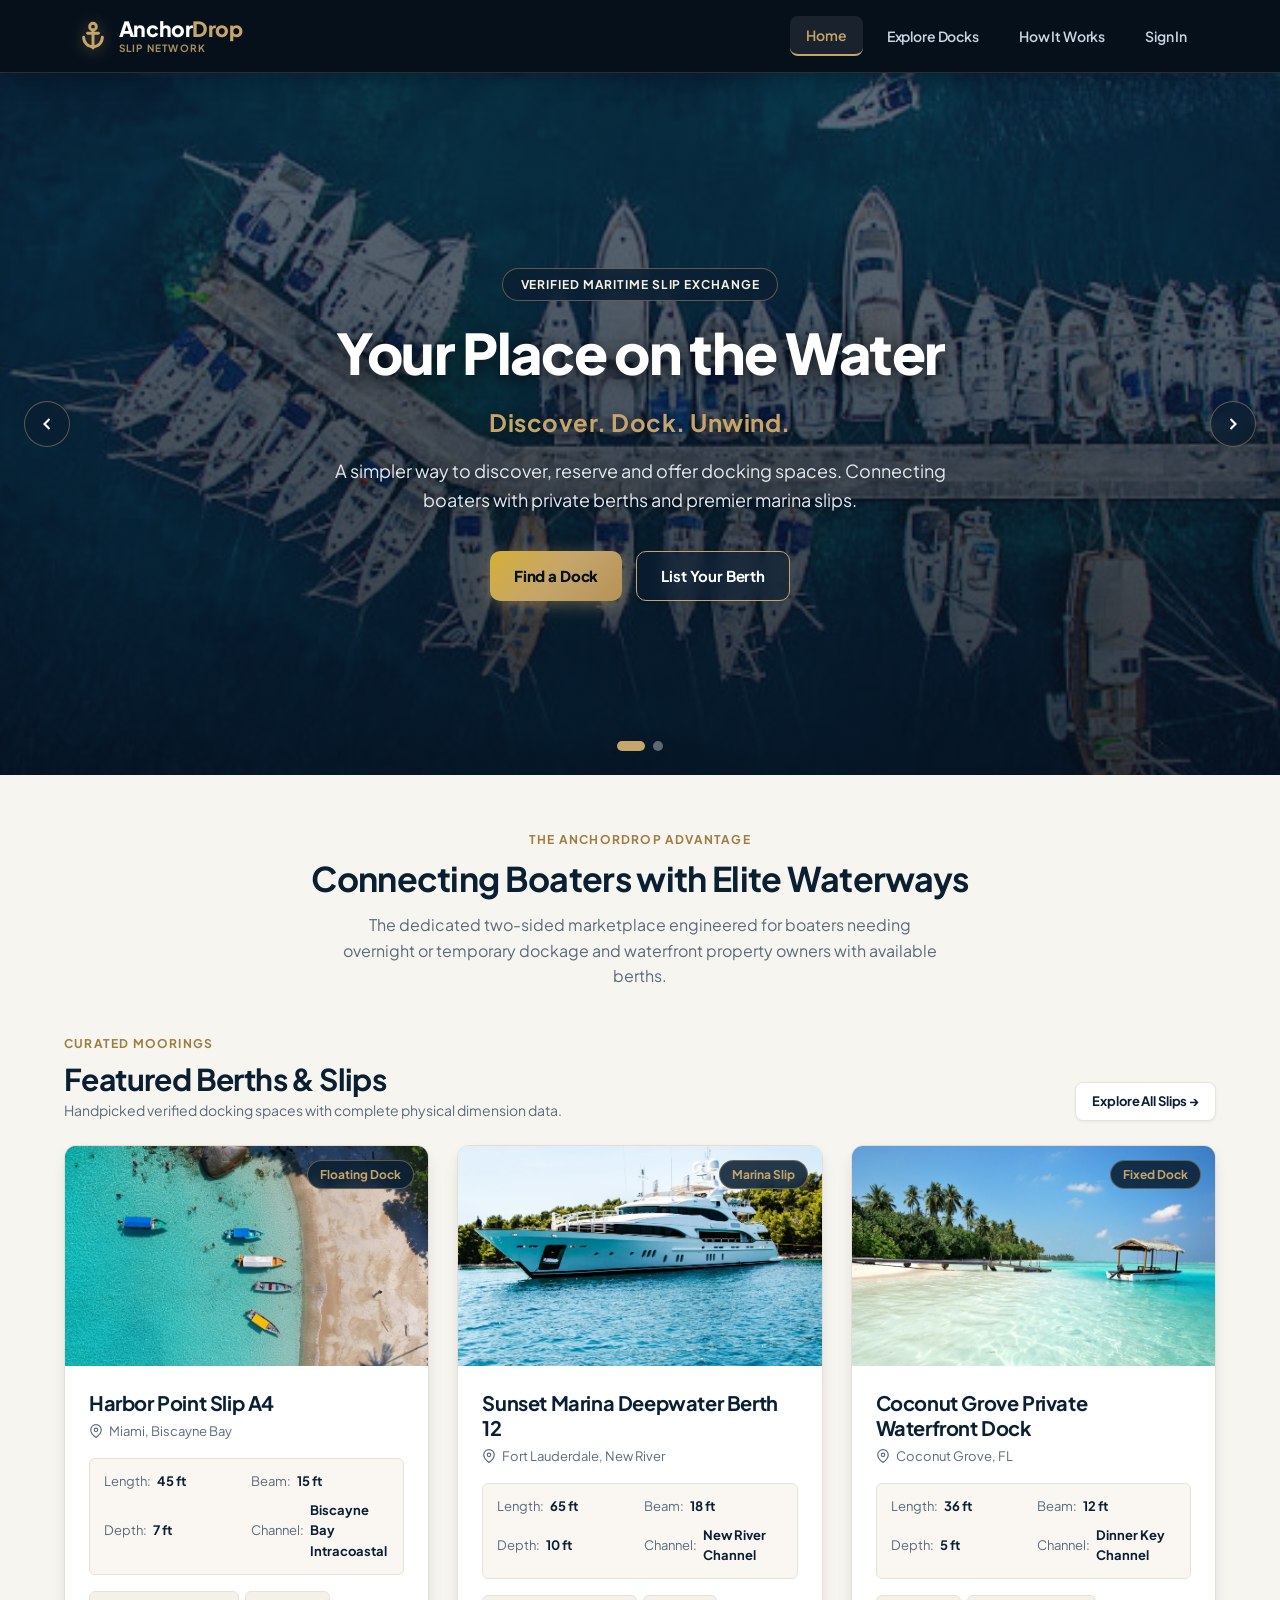
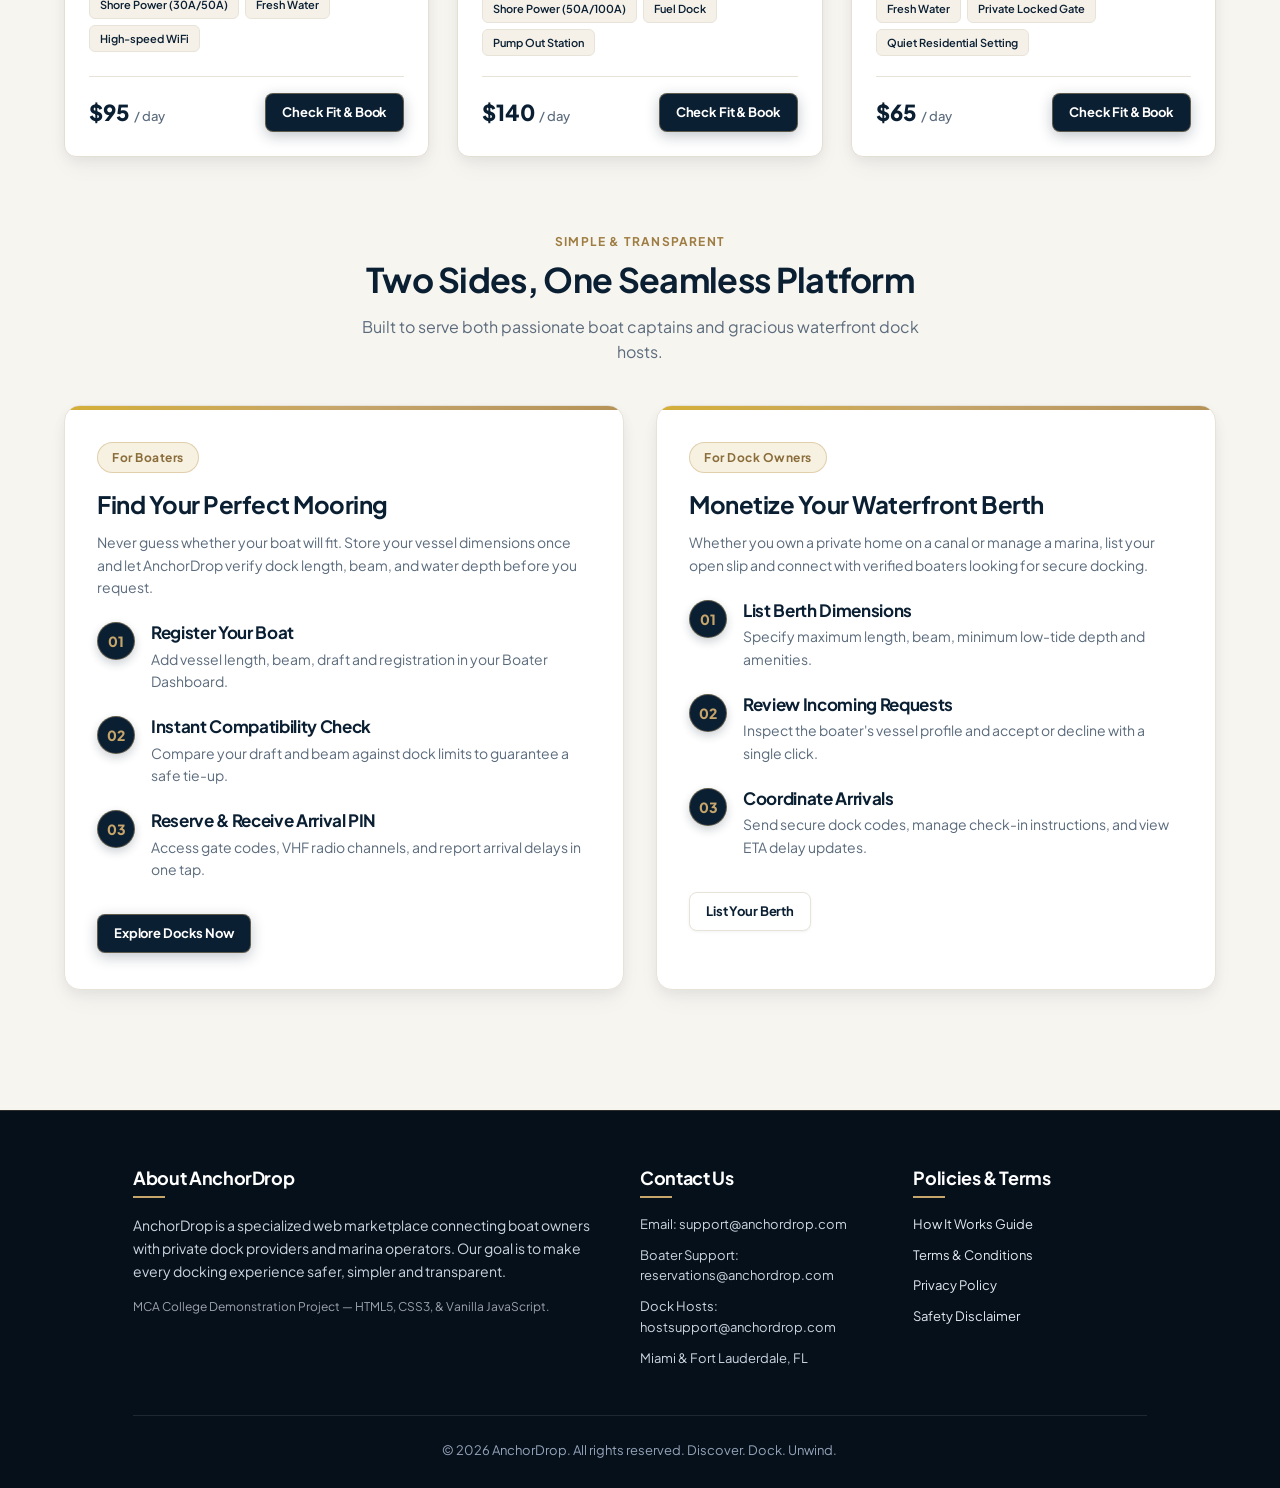
==== commit 104b4b57: "Update AnchorDrop project" ====
--- a/index.html
+++ b/index.html
@@ -31,10 +31,10 @@
 
   <!-- Hero Section with Smooth Wipe Slider -->
   <header class="hero" id="heroSection">
-    <!-- Slider Background Layers (Using only the two user-provided images) -->
+    <!-- Slider Background Layers -->
     <div class="hero-slider">
-      <div class="hero-slide slide-0" style="background-image: linear-gradient(rgba(10, 17, 32, 0.62), rgba(10, 17, 32, 0.78)), url('images/istockphoto-937731582-612x612.jpg');"></div>
-      <div class="hero-slide slide-1" style="background-image: linear-gradient(rgba(10, 17, 32, 0.62), rgba(10, 17, 32, 0.78)), url('images/Types-of-Boating-Docks.webp');"></div>
+      <div class="hero-slide slide-0" style="background-image: linear-gradient(rgba(11, 31, 51, 0.65), rgba(6, 16, 27, 0.82)), url('images/hero-marina.jpeg');"></div>
+      <div class="hero-slide slide-1" style="background-image: linear-gradient(rgba(11, 31, 51, 0.65), rgba(6, 16, 27, 0.82)), url('images/dock-sunset.jpg');"></div>
     </div>
 
     <!-- Hero Content -->
@@ -61,8 +61,8 @@
 
     <!-- Slider Dots -->
     <div class="hero-dots">
-      <span class="hero-dot active" onclick="gotoHeroSlide(0)"></span>
-      <span class="hero-dot" onclick="gotoHeroSlide(1)"></span>
+      <span class="hero-dot active" role="button" tabindex="0" aria-label="Slide 1" onclick="gotoHeroSlide(0)" onkeydown="if(event.key==='Enter')gotoHeroSlide(0)"></span>
+      <span class="hero-dot" role="button" tabindex="0" aria-label="Slide 2" onclick="gotoHeroSlide(1)" onkeydown="if(event.key==='Enter')gotoHeroSlide(1)"></span>
     </div>
   </header>
 
@@ -164,18 +164,6 @@
           </div>
           <a href="login.html" class="btn btn-secondary btn-sm" style="margin-top:10px;">List Your Berth</a>
         </div>
-      </div>
-    </section>
-
-    <!-- Quick Presentation Demo Helper -->
-    <section class="demo-account-box">
-      <span class="section-eyebrow">College Presentation</span>
-      <h3 style="color:var(--navy); font-size:22px; margin-bottom:6px;">Viva Demonstration Command Center</h3>
-      <p style="max-width:550px; margin:0 auto 18px;">Demonstrating this project to your professor? Use the 1-click demo logins below to toggle roles instantly:</p>
-      <div class="demo-btn-group">
-        <button class="btn btn-primary btn-sm" onclick="Auth.loginDemoBoater()">Log In as Demo Boater (Sarah)</button>
-        <button class="btn btn-secondary btn-sm" onclick="Auth.loginDemoOwner()">Log In as Demo Dock Owner (Robert)</button>
-        <button class="btn btn-danger btn-sm" onclick="AnchorDropDB.resetDemo()">Reset Demo Data</button>
       </div>
     </section>
 
@@ -207,9 +195,9 @@
           <h3>Policies & Terms</h3>
           <ul>
             <li><a href="how-it-works.html">How It Works Guide</a></li>
-            <li><a href="javascript:alert('Terms: Users agree to provide truthful vessel dimensions and maintain dock safety standards.')">Terms & Conditions</a></li>
-            <li><a href="javascript:alert('Privacy: All boater registration and contact information is kept strictly confidential.')">Privacy Policy</a></li>
-            <li><a href="javascript:alert('Compatibility Disclaimer: AnchorDrop provides dimensional checks, not navigational safety guarantees.')">Safety Disclaimer</a></li>
+            <li><a href="javascript:void(0)" onclick="showPolicyModal('Terms & Conditions', 'Users agree to provide accurate vessel dimensions, uphold local waterway navigation rules, and maintain dock mooring safety standards.')">Terms & Conditions</a></li>
+            <li><a href="javascript:void(0)" onclick="showPolicyModal('Privacy Policy', 'All boater vessel registrations, gate PIN codes, and communication logs are kept private and shared only between reserved parties.')">Privacy Policy</a></li>
+            <li><a href="javascript:void(0)" onclick="showPolicyModal('Safety Disclaimer', 'AnchorDrop provides preliminary dimensional clearance checks. Skippers remain fully responsible for low-tide soundings, sea conditions, and navigation.')">Safety Disclaimer</a></li>
           </ul>
         </div>
       </div>
@@ -314,14 +302,14 @@
                 <span>Length: <strong>${dock.maxLength} ft</strong></span>
                 <span>Beam: <strong>${dock.maxBeam} ft</strong></span>
                 <span>Depth: <strong>${dock.minDepth} ft</strong></span>
-                <span>Channel: <strong>${dock.waterway.split(' ')[0]}</strong></span>
+                <span>Channel: <strong>${dock.waterway}</strong></span>
               </div>
               <div class="card-amenities">
                 ${dock.amenities.slice(0, 3).map(a => `<span class="amenity-tag">${a}</span>`).join('')}
               </div>
               <div class="card-footer">
                 <div class="card-price">$${dock.dailyPrice} <span>/ day</span></div>
-                <a href="explore.html" class="btn btn-primary btn-sm">Check Fit & Book</a>
+                <a href="explore.html?dock=${dock.id}" class="btn btn-primary btn-sm">Check Fit & Book</a>
               </div>
             </div>
           </div>
--- a/css/style.css
+++ b/css/style.css
@@ -1,10 +1,10 @@
 /* ==========================================================================
-   AnchorDrop — Oceanic Blue & Slate Prestige Design System
+   AnchorDrop — Maritime Prestige Design System
    Brand Palette:
-     Midnight Oceanic Slate: #0A1120 / #0F172A / #1E293B
-     Vibrant Coastal Blue:   #0284C7 / #0369A1 / #0EA5E9
-     Ice Mist Surface:       #F8FAFC / #FFFFFF
-     Slate Typography:       #0F172A / #334155 / #64748B
+     Deep Maritime Navy:    #0B1F33 / #06101B / #11283F
+     Champagne Gold:        #C6A56B / #B59357 / #F7F1E1
+     Warm Nautical Cream:   #F5F1E8 / #FAF7F2 / #FFFFFF
+     Sea Coastal Blue:      #0284C7 / #0369A1 / #E0F2FE
    Typography:
      Primary UI & Headings:  'Plus Jakarta Sans', -apple-system, sans-serif
    ========================================================================== */
@@ -12,35 +12,49 @@
 @import url('https://fonts.googleapis.com/css2?family=Plus+Jakarta+Sans:wght@300;400;500;600;700;800&display=swap');
 
 :root {
-  --primary: #0284C7;
-  --primary-hover: #0369A1;
-  --primary-light: #E0F2FE;
-  --primary-gradient: linear-gradient(135deg, #0284C7 0%, #0369A1 100%);
-  --cyan-accent: #0EA5E9;
+  /* Brand Palette: Deep Navy, Champagne Gold & Warm Cream */
+  --navy: #0B1F33;
+  --navy-deep: #06101B;
+  --navy-surface: #11283F;
+  --navy-glass: rgba(11, 31, 51, 0.88);
   
-  --navy: #0F172A;
-  --navy-deep: #070D18;
-  --navy-surface: #1E293B;
-  --navy-glass: rgba(15, 23, 42, 0.85);
-
-  --bg-page: #F8FAFC;
+  --gold: #C6A56B;
+  --gold-hover: #B59357;
+  --gold-light: #F7F1E1;
+  --gold-border: rgba(198, 165, 107, 0.45);
+  --gold-gradient: linear-gradient(135deg, #D4AF37 0%, #C6A56B 50%, #B59357 100%);
+  
+  --cream: #F5F1E8;
+  --cream-surface: #FAF7F2;
+  --cream-card: #FFFFFF;
+  
+  --primary: #0B1F33;
+  --primary-hover: #163659;
+  --primary-light: #EBF2F9;
+  --primary-gradient: linear-gradient(135deg, #0B1F33 0%, #163659 100%);
+  
+  --sea-blue: #0284C7;
+  --sea-blue-hover: #0369A1;
+  --sea-light: #E0F2FE;
+
+  --bg-page: #F7F5F0;
   --bg-surface: #FFFFFF;
-  --text-heading: #0F172A;
+  --text-heading: #0B1F33;
   --text-body: #334155;
-  --text-muted: #64748B;
-  --border-subtle: #E2E8F0;
-  --border-card: #E2E8F0;
+  --text-muted: #5B6B7C;
+  --border-subtle: #E8E3D9;
+  --border-card: #E5DFD3;
   
   --success: #059669;
   --success-bg: #ECFDF5;
   --danger: #DC2626;
   --danger-bg: #FEF2F2;
-  --warning: #D97706;
+  --warning: #B45309;
   --warning-bg: #FFFBEB;
 
-  --shadow-sm: 0 1px 2px 0 rgba(0, 0, 0, 0.05);
-  --shadow-card: 0 4px 12px -2px rgba(15, 23, 42, 0.06), 0 12px 24px -4px rgba(15, 23, 42, 0.06);
-  --shadow-hover: 0 18px 36px -6px rgba(15, 23, 42, 0.14);
+  --shadow-sm: 0 1px 3px 0 rgba(11, 31, 51, 0.06);
+  --shadow-card: 0 4px 14px -2px rgba(11, 31, 51, 0.07), 0 12px 24px -4px rgba(11, 31, 51, 0.05);
+  --shadow-hover: 0 18px 36px -6px rgba(11, 31, 51, 0.16);
   
   --radius-sm: 6px;
   --radius: 12px;
@@ -77,13 +91,13 @@
 }
 
 a {
-  color: var(--primary);
+  color: var(--sea-blue);
   text-decoration: none;
   transition: all 0.2s ease;
 }
 
 a:hover {
-  color: var(--primary-hover);
+  color: var(--sea-blue-hover);
 }
 
 /* --------------------------------------------------------------------------
@@ -98,8 +112,8 @@
   position: sticky;
   top: 0;
   z-index: 100;
-  border-bottom: 1px solid rgba(255, 255, 255, 0.08);
-  box-shadow: 0 4px 20px rgba(7, 13, 24, 0.35);
+  border-bottom: 1px solid rgba(198, 165, 107, 0.2);
+  box-shadow: 0 4px 20px rgba(6, 16, 27, 0.45);
   backdrop-filter: blur(12px);
 }
 
@@ -120,11 +134,11 @@
   width: 32px;
   height: 32px;
   fill: none;
-  stroke: var(--cyan-accent);
+  stroke: var(--gold);
   stroke-width: 2.2;
   stroke-linecap: round;
   stroke-linejoin: round;
-  filter: drop-shadow(0 2px 8px rgba(14, 165, 233, 0.4));
+  filter: drop-shadow(0 2px 8px rgba(198, 165, 107, 0.45));
 }
 
 .brand-text {
@@ -141,15 +155,16 @@
 }
 
 .brand-name span {
-  color: var(--cyan-accent);
+  color: var(--gold);
 }
 
 .brand-tag {
-  color: #94A3B8;
+  color: var(--gold);
   font-size: 10px;
   font-weight: 700;
   letter-spacing: 1.2px;
   text-transform: uppercase;
+  opacity: 0.85;
 }
 
 .nav-links {
@@ -175,16 +190,21 @@
   background-color: rgba(255, 255, 255, 0.08);
 }
 
+.nav-links a.active {
+  color: var(--gold);
+  border-bottom: 2px solid var(--gold);
+}
+
 .nav-user-badge {
   display: flex;
   align-items: center;
   gap: 8px;
   margin-left: 10px;
   padding: 6px 14px;
-  background: rgba(2, 132, 199, 0.15);
-  border: 1px solid rgba(14, 165, 233, 0.4);
+  background: rgba(198, 165, 107, 0.15);
+  border: 1px solid rgba(198, 165, 107, 0.45);
   border-radius: 20px;
-  color: #38BDF8;
+  color: var(--gold);
   font-size: 13px;
   font-weight: 700;
 }
@@ -253,14 +273,14 @@
   display: inline-flex;
   align-items: center;
   gap: 8px;
-  background: rgba(15, 23, 42, 0.7);
-  border: 1px solid rgba(14, 165, 233, 0.35);
-  padding: 6px 16px;
+  background: rgba(11, 31, 51, 0.85);
+  border: 1px solid var(--gold-border);
+  padding: 6px 18px;
   border-radius: 30px;
-  color: #BAE6FD;
+  color: var(--gold-light);
   font-size: 12px;
   font-weight: 700;
-  letter-spacing: 0.8px;
+  letter-spacing: 0.9px;
   text-transform: uppercase;
   backdrop-filter: blur(8px);
 }
@@ -270,15 +290,15 @@
   font-size: 56px;
   font-weight: 800;
   letter-spacing: -0.03em;
-  text-shadow: 0 4px 20px rgba(0, 0, 0, 0.6);
+  text-shadow: 0 4px 20px rgba(0, 0, 0, 0.7);
 }
 
 .hero .tagline {
-  color: #38BDF8;
+  color: var(--gold);
   font-size: 24px;
-  font-weight: 600;
-  letter-spacing: -0.01em;
-  text-shadow: 0 2px 10px rgba(0, 0, 0, 0.5);
+  font-weight: 700;
+  letter-spacing: 0.02em;
+  text-shadow: 0 2px 12px rgba(0, 0, 0, 0.6);
 }
 
 .hero .intro {
@@ -297,14 +317,43 @@
   justify-content: center;
 }
 
+.hero .btn-primary {
+  background: var(--gold-gradient);
+  color: #06101B;
+  font-weight: 800;
+  border: none;
+  box-shadow: 0 4px 18px rgba(198, 165, 107, 0.45);
+}
+
+.hero .btn-primary:hover {
+  background: linear-gradient(135deg, #E2BF52 0%, #D4AF37 50%, #C6A56B 100%);
+  color: #06101B;
+  box-shadow: 0 6px 24px rgba(198, 165, 107, 0.6);
+  transform: translateY(-2px);
+}
+
+.hero .btn-secondary {
+  background: rgba(11, 31, 51, 0.6);
+  color: #FFFFFF;
+  border: 1.5px solid var(--gold);
+  backdrop-filter: blur(8px);
+}
+
+.hero .btn-secondary:hover {
+  background: rgba(198, 165, 107, 0.2);
+  border-color: #FFFFFF;
+  color: #FFFFFF;
+  transform: translateY(-2px);
+}
+
 /* Slider Controls */
 .hero-nav-btn {
   position: absolute;
   top: 50%;
   transform: translateY(-50%);
   z-index: 15;
-  background: rgba(15, 23, 42, 0.65);
-  border: 1px solid rgba(255, 255, 255, 0.2);
+  background: rgba(11, 31, 51, 0.7);
+  border: 1px solid var(--gold-border);
   color: #FFFFFF;
   width: 46px;
   height: 46px;
@@ -318,9 +367,10 @@
 }
 
 .hero-nav-btn:hover {
-  background: var(--primary);
-  border-color: var(--primary);
-  transform: translateY(-50%) scale(1.06);
+  background: var(--gold);
+  border-color: var(--gold);
+  color: #06101B;
+  transform: translateY(-50%) scale(1.08);
 }
 
 .hero-nav-btn.prev {
@@ -352,7 +402,7 @@
 
 .hero-dot.active {
   width: 28px;
-  background: var(--cyan-accent);
+  background: var(--gold);
 }
 
 /* --------------------------------------------------------------------------
@@ -381,27 +431,46 @@
 }
 
 .btn-primary {
-  background-color: var(--primary);
+  background-color: var(--navy);
   color: #FFFFFF;
-  box-shadow: 0 4px 14px rgba(2, 132, 199, 0.35);
+  border: 1px solid var(--gold-border);
+  box-shadow: 0 4px 14px rgba(11, 31, 51, 0.25);
 }
 
 .btn-primary:hover {
   background-color: var(--primary-hover);
+  border-color: var(--gold);
   color: #FFFFFF;
-  box-shadow: 0 6px 20px rgba(2, 132, 199, 0.5);
+  box-shadow: 0 6px 20px rgba(11, 31, 51, 0.35);
   transform: translateY(-1px);
 }
 
+.btn-gold {
+  background: var(--gold-gradient);
+  color: #06101B;
+  font-weight: 800;
+  border: none;
+  box-shadow: 0 4px 14px rgba(198, 165, 107, 0.35);
+}
+
+.btn-gold:hover {
+  background: linear-gradient(135deg, #E2BF52 0%, #D4AF37 50%, #C6A56B 100%);
+  color: #06101B;
+  box-shadow: 0 6px 20px rgba(198, 165, 107, 0.5);
+  transform: translateY(-1px);
+}
+
 .btn-secondary {
-  background-color: var(--navy);
-  color: #FFFFFF;
-  border: 1px solid rgba(255, 255, 255, 0.15);
+  background-color: #FFFFFF;
+  color: var(--navy);
+  border: 1.5px solid var(--border-subtle);
+  box-shadow: var(--shadow-sm);
 }
 
 .btn-secondary:hover {
-  background-color: #1E293B;
-  color: #FFFFFF;
+  background-color: var(--cream);
+  border-color: var(--gold);
+  color: var(--navy);
   transform: translateY(-1px);
 }
 
@@ -412,8 +481,9 @@
 }
 
 .btn-outline:hover {
-  border-color: var(--primary);
-  color: var(--primary);
+  border-color: var(--gold);
+  color: var(--navy);
+  background-color: var(--cream);
 }
 
 .btn-sm {
@@ -436,6 +506,10 @@
 .btn-success {
   background-color: var(--success);
   color: #FFFFFF;
+}
+
+.btn-success:hover {
+  background-color: #047857;
 }
 
 .btn-success:hover {
@@ -460,7 +534,7 @@
 
 .section-eyebrow {
   display: inline-block;
-  color: var(--primary);
+  color: #9E7D42;
   font-size: 12px;
   font-weight: 700;
   text-transform: uppercase;
@@ -485,7 +559,7 @@
    -------------------------------------------------------------------------- */
 .cards-grid {
   display: grid;
-  grid-template-columns: repeat(auto-fill, minmax(340px, 1fr));
+  grid-template-columns: repeat(auto-fill, minmax(320px, 1fr));
   gap: 28px;
 }
 
@@ -503,7 +577,7 @@
 .card:hover {
   transform: translateY(-5px);
   box-shadow: var(--shadow-hover);
-  border-color: #CBD5E1;
+  border-color: var(--gold-border);
 }
 
 .card-image-wrap {
@@ -529,12 +603,12 @@
   top: 14px;
   right: 14px;
   background: var(--navy-glass);
-  color: #E2E8F0;
+  color: var(--gold);
   padding: 4px 12px;
   border-radius: 20px;
   font-size: 12px;
   font-weight: 700;
-  border: 1px solid rgba(255, 255, 255, 0.2);
+  border: 1px solid var(--gold-border);
   backdrop-filter: blur(8px);
 }
 
@@ -565,7 +639,7 @@
   grid-template-columns: 1fr 1fr;
   gap: 8px;
   padding: 12px 14px;
-  background-color: #F8FAFC;
+  background-color: var(--cream-surface);
   border: 1px solid var(--border-subtle);
   border-radius: var(--radius-sm);
   font-size: 13px;
@@ -592,13 +666,13 @@
 }
 
 .amenity-tag {
-  background-color: #F1F5F9;
+  background-color: var(--cream);
   color: var(--navy);
   font-size: 11px;
   font-weight: 600;
   padding: 4px 10px;
   border-radius: 6px;
-  border: 1px solid #E2E8F0;
+  border: 1px solid var(--border-subtle);
 }
 
 .card-footer {
@@ -659,7 +733,7 @@
   border-radius: 8px;
   font-size: 14px;
   color: var(--text-body);
-  background-color: #F8FAFC;
+  background-color: var(--cream-surface);
   transition: all 0.2s ease;
 }
 
@@ -667,8 +741,8 @@
 .filter-group select:focus {
   outline: none;
   background-color: #FFFFFF;
-  border-color: var(--primary);
-  box-shadow: 0 0 0 3px rgba(2, 132, 199, 0.18);
+  border-color: var(--gold);
+  box-shadow: 0 0 0 3px rgba(198, 165, 107, 0.25);
 }
 
 /* --------------------------------------------------------------------------
@@ -698,20 +772,20 @@
   left: 0;
   width: 100%;
   height: 4px;
-  background: var(--primary-gradient);
+  background: var(--gold-gradient);
 }
 
 .role-badge {
   display: inline-block;
-  background-color: var(--primary-light);
-  color: var(--primary);
+  background-color: var(--gold-light);
+  color: #8A6D3B;
   padding: 5px 14px;
   border-radius: 20px;
   font-size: 12px;
   font-weight: 700;
   letter-spacing: 0.5px;
   margin-bottom: 16px;
-  border: 1px solid rgba(2, 132, 199, 0.3);
+  border: 1px solid var(--gold-border);
 }
 
 .step-item {
@@ -724,15 +798,16 @@
   width: 38px;
   height: 38px;
   border-radius: 50%;
-  background: var(--primary);
-  color: #FFFFFF;
+  background: var(--navy);
+  color: var(--gold);
+  border: 1px solid var(--gold-border);
   display: flex;
   align-items: center;
   justify-content: center;
   font-weight: 800;
   font-size: 14px;
   flex-shrink: 0;
-  box-shadow: 0 4px 10px rgba(2, 132, 199, 0.3);
+  box-shadow: 0 4px 10px rgba(11, 31, 51, 0.2);
 }
 
 .step-content h4 {
@@ -768,20 +843,22 @@
   display: inline-flex;
   align-items: center;
   justify-content: center;
-  width: 54px;
-  height: 54px;
+  width: 58px;
+  height: 58px;
   border-radius: 50%;
   background: var(--navy);
+  border: 1.5px solid var(--gold-border);
   margin-bottom: 12px;
-  box-shadow: 0 4px 14px rgba(15, 23, 42, 0.2);
+  box-shadow: 0 4px 14px rgba(11, 31, 51, 0.25);
 }
 
 .auth-tabs {
   display: flex;
-  background: #F1F5F9;
+  background: var(--cream);
   padding: 4px;
   border-radius: 10px;
   margin-bottom: 24px;
+  border: 1px solid var(--border-subtle);
 }
 
 .auth-tab {
@@ -800,6 +877,7 @@
   color: var(--navy);
   background: #FFFFFF;
   box-shadow: var(--shadow-sm);
+  border: 1px solid var(--gold-border);
 }
 
 .form-group {
@@ -825,7 +903,7 @@
   border-radius: 8px;
   font-size: 14px;
   color: var(--text-body);
-  background-color: #F8FAFC;
+  background-color: var(--cream-surface);
   font-family: inherit;
   transition: all 0.2s ease;
 }
@@ -835,13 +913,13 @@
 .form-group textarea:focus {
   outline: none;
   background-color: #FFFFFF;
-  border-color: var(--primary);
-  box-shadow: 0 0 0 3px rgba(2, 132, 199, 0.18);
+  border-color: var(--gold);
+  box-shadow: 0 0 0 3px rgba(198, 165, 107, 0.22);
 }
 
 .demo-account-box {
-  background: #F8FAFC;
-  border: 1.5px solid var(--border-subtle);
+  background: var(--cream-surface);
+  border: 1.5px solid var(--gold-border);
   border-radius: var(--radius);
   padding: 24px;
   margin-top: 32px;
@@ -852,19 +930,13 @@
 .demo-account-box h4 {
   font-size: 16px;
   margin-bottom: 6px;
+  color: var(--navy);
 }
 
 .demo-account-box p {
   font-size: 13px;
   color: var(--text-muted);
   margin-bottom: 16px;
-}
-
-.demo-btn-group {
-  display: flex;
-  gap: 10px;
-  justify-content: center;
-  flex-wrap: wrap;
 }
 
 /* --------------------------------------------------------------------------
@@ -924,7 +996,7 @@
 
 .dash-tab-btn {
   padding: 10px 20px;
-  border: 1px solid var(--border-subtle);
+  border: 1.5px solid var(--border-subtle);
   border-radius: 30px;
   background-color: #FFFFFF;
   font-size: 14px;
@@ -936,15 +1008,16 @@
 }
 
 .dash-tab-btn:hover {
-  background-color: #F1F5F9;
+  background-color: var(--cream);
   color: var(--navy);
+  border-color: var(--gold-border);
 }
 
 .dash-tab-btn.active {
-  background-color: var(--primary);
+  background-color: var(--navy);
   color: #FFFFFF;
-  border-color: var(--primary);
-  box-shadow: 0 4px 12px rgba(2, 132, 199, 0.25);
+  border-color: var(--gold);
+  box-shadow: 0 4px 12px rgba(11, 31, 51, 0.25);
 }
 
 .dashboard-panel {
@@ -972,7 +1045,7 @@
 }
 
 table.data-table th {
-  background-color: #F8FAFC;
+  background-color: var(--cream-surface);
   color: var(--text-heading);
   padding: 14px 18px;
   font-weight: 700;
@@ -992,7 +1065,7 @@
 }
 
 table.data-table tr:hover {
-  background-color: #F8FAFC;
+  background-color: var(--cream-surface);
 }
 
 /* Badges */
@@ -1007,9 +1080,9 @@
 }
 
 .badge-pending {
-  background-color: var(--warning-bg);
-  color: var(--warning);
-  border: 1px solid #FDE68A;
+  background-color: #FEF3C7;
+  color: #92400E;
+  border: 1px solid #FCD34D;
 }
 
 .badge-accepted {
@@ -1026,8 +1099,8 @@
 
 .badge-delay {
   background-color: #FEF3C7;
-  color: #B45309;
-  border: 1px solid #FCD34D;
+  color: #92400E;
+  border: 1px solid #F59E0B;
   font-weight: 800;
 }
 
@@ -1065,13 +1138,13 @@
   left: 0;
   width: 100%;
   height: 100%;
-  background-color: rgba(7, 13, 24, 0.7);
+  background-color: rgba(6, 16, 27, 0.78);
   display: none;
   justify-content: center;
   align-items: center;
   z-index: 1000;
   padding: 20px;
-  backdrop-filter: blur(6px);
+  backdrop-filter: blur(8px);
 }
 
 .modal-overlay.open {
@@ -1085,10 +1158,22 @@
   max-width: 600px;
   max-height: 90vh;
   overflow-y: auto;
-  box-shadow: 0 25px 50px -12px rgba(7, 13, 24, 0.35);
+  box-shadow: 0 25px 50px -12px rgba(6, 16, 27, 0.5);
   padding: 32px;
   position: relative;
   border: 1px solid var(--border-subtle);
+  animation: modalPop 0.25s cubic-bezier(0.16, 1, 0.3, 1);
+}
+
+@keyframes modalPop {
+  from {
+    opacity: 0;
+    transform: scale(0.96) translateY(10px);
+  }
+  to {
+    opacity: 1;
+    transform: scale(1) translateY(0);
+  }
 }
 
 .modal-close {
@@ -1101,10 +1186,17 @@
   cursor: pointer;
   color: var(--text-muted);
   transition: color 0.2s;
+  width: 36px;
+  height: 36px;
+  display: flex;
+  align-items: center;
+  justify-content: center;
+  border-radius: 50%;
 }
 
 .modal-close:hover {
   color: var(--navy);
+  background-color: var(--cream);
 }
 
 /* --------------------------------------------------------------------------
@@ -1115,7 +1207,7 @@
   color: #F8FAFC;
   padding: 56px 6% 28px;
   margin-top: auto;
-  border-top: 1px solid rgba(255, 255, 255, 0.1);
+  border-top: 1px solid rgba(198, 165, 107, 0.2);
 }
 
 .footer-content {
@@ -1129,11 +1221,23 @@
   color: #FFFFFF;
   font-size: 18px;
   margin-bottom: 16px;
+  position: relative;
+  padding-bottom: 8px;
+}
+
+.footer-section h3::after {
+  content: '';
+  position: absolute;
+  bottom: 0;
+  left: 0;
+  width: 32px;
+  height: 2px;
+  background: var(--gold);
 }
 
 .footer-section p {
   font-size: 14px;
-  color: #94A3B8;
+  color: #CBD5E1;
   line-height: 1.65;
   margin-bottom: 14px;
 }
@@ -1145,42 +1249,63 @@
 
 .footer-section ul li {
   font-size: 13px;
-  color: #94A3B8;
+  color: #CBD5E1;
   margin-bottom: 10px;
 }
 
 .footer-section ul li a {
-  color: #CBD5E1;
+  color: #E2E8F0;
+  transition: color 0.2s ease;
 }
 
 .footer-section ul li a:hover {
-  color: var(--primary);
+  color: var(--gold);
 }
 
 .footer-bottom {
   text-align: center;
   padding-top: 24px;
-  border-top: 1px solid rgba(255, 255, 255, 0.08);
+  border-top: 1px solid rgba(255, 255, 255, 0.1);
   font-size: 13px;
-  color: #64748B;
+  color: #94A3B8;
 }
 
 /* --------------------------------------------------------------------------
    Responsive Rules
    -------------------------------------------------------------------------- */
+@media (max-width: 900px) {
+  .cards-grid {
+    grid-template-columns: repeat(auto-fill, minmax(280px, 1fr));
+  }
+}
+
 @media (max-width: 768px) {
   .hero h1 {
     font-size: 38px;
+  }
+  .hero .tagline {
+    font-size: 20px;
   }
   .how-it-works-grid {
     grid-template-columns: 1fr;
   }
   .footer-content {
     grid-template-columns: 1fr;
+    gap: 28px;
   }
   nav.navbar {
-    flex-direction: column;
-    gap: 14px;
+    padding: 14px 18px;
+    flex-wrap: wrap;
+    gap: 12px;
+  }
+  .nav-links {
+    width: 100%;
+    justify-content: center;
+    gap: 6px;
+  }
+  .nav-links a {
+    padding: 6px 12px;
+    font-size: 13px;
   }
   .filter-bar {
     grid-template-columns: 1fr;
@@ -1188,4 +1313,7 @@
   .hero-nav-btn {
     display: none;
   }
-}
+  .modal-content {
+    padding: 22px 18px;
+  }
+}
